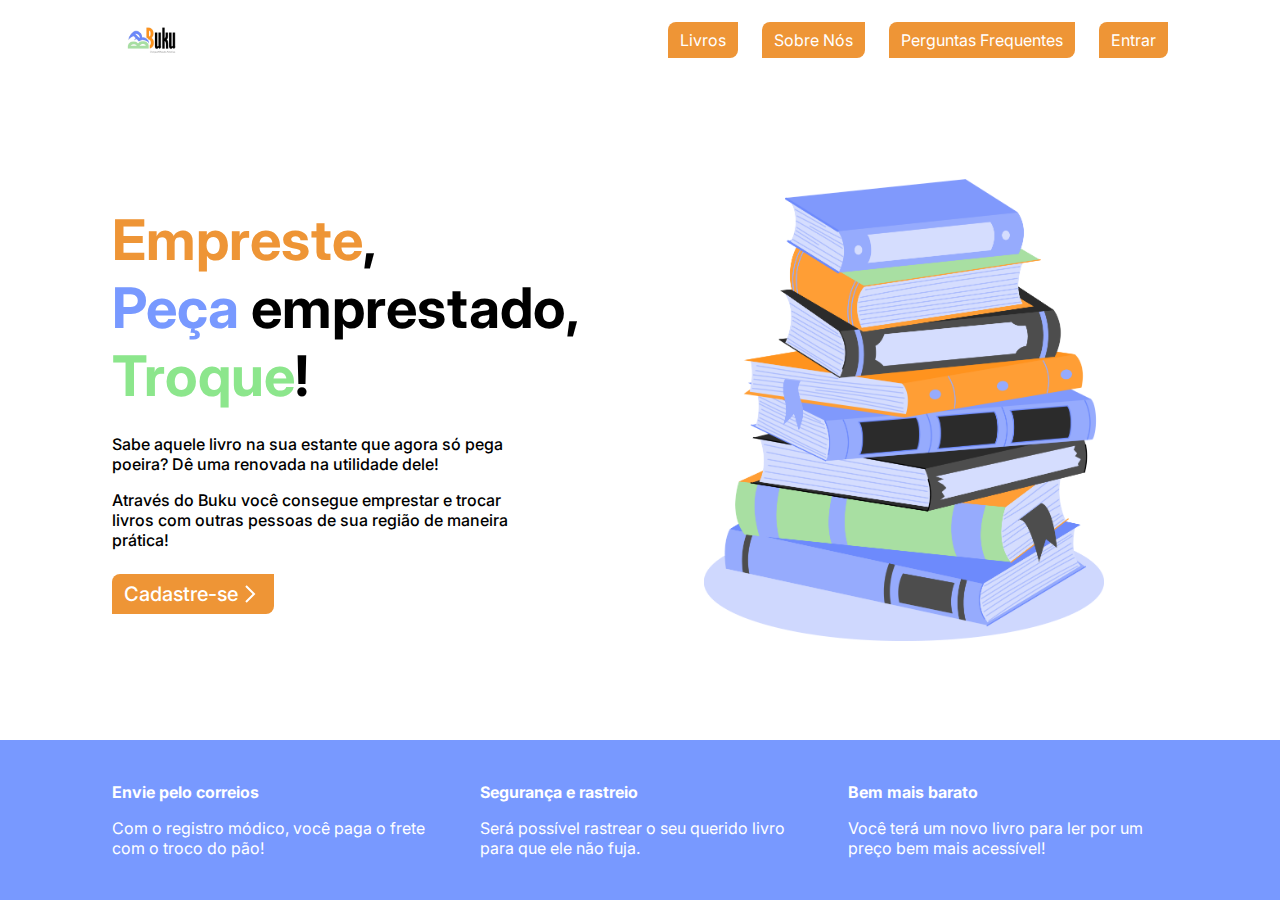
==== index.html @ 7b78176c "feat(landing page): create landing page" ====
<!DOCTYPE html>
<html lang="pt-BR">
  <head>
    <link rel="preconnect" href="https://fonts.googleapis.com" />
    <link rel="preconnect" href="https://fonts.gstatic.com" crossorigin />

    <meta charset="UTF-8" />
    <meta name="viewport" content="width=device-width, initial-scale=1.0" />
    <title>Buku.com</title>

    <link
      href="https://fonts.googleapis.com/css2?family=Inter:wght@100..900&display=swap"
      rel="stylesheet"
    />
    <link rel="stylesheet" href="./styles/reset.css" />
    <link rel="stylesheet" href="./styles/landing-page.css" />
  </head>
  <body>
    <header class="container">
      <div class="logo-container">
        <img src="./img/logo.png" alt="Logo da Buku" class="logo" />
      </div>

      <nav>
        <a href="#">Livros</a>
        <a href="#">Sobre Nós</a>
        <a href="#">Perguntas Frequentes</a>
        <a href="#">Entrar</a>
      </nav>
    </header>

    <main class="container">
      <div>
        <h1>
          <span class="text-orange">Empreste</span>, <br />
          <span class="text-blue">Peça</span> emprestado, <br />
          <span class="text-green">Troque</span>!
        </h1>

        <p>
          Sabe aquele livro na sua estante que agora só pega poeira? Dê uma
          renovada na utilidade dele!
        </p>

        <p>
          Através do Buku você consegue emprestar e trocar livros com outras
          pessoas de sua região de maneira prática!
        </p>

        <a href="#" class="button"
          >Cadastre-se
          <img
            class="arrow-right"
            src="./img/arrow-right.svg"
            alt="Desenho de uma seta apontando para a direita."
        /></a>
      </div>

      <img
        src="./img/books.png"
        alt="Desenho de livros de capas de cores azul, laranja, preto e verdes empilhados."
      />
    </main>

    <section class="info">
      <ul class="container">
        <li class="info-container">
          <!-- <img src="" alt="Desenho de um caminhão." /> -->
          <div>
            <h4>Envie pelo correios</h4>
            <p>Com o registro módico, você paga o frete com o troco do pão!</p>
          </div>
        </li>

        <li class="info-container">
          <!-- <img src="" alt="Desenho de uma caixa com um sinal de verificado." /> -->
          <div>
            <h4>Segurança e rastreio</h4>
            <p>
              Será possível rastrear o seu querido livro para que ele não fuja.
            </p>
          </div>
        </li>

        <li class="info-container">
          <!-- <img
            src=""
            alt="Desenho de cofrinho de formato de porco com uma moeda em cima."
          /> -->
          <div>
            <h4>Bem mais barato</h4>
            <p>
              Você terá um novo livro para ler por um preço bem mais acessível!
            </p>
          </div>
        </li>
      </ul>
    </section>
  </body>
</html>
---- styles/landing-page.css ----
.container {
  padding: 1.6rem 3.2rem;
  width: min(112rem, 100%);
  margin: 0 auto;
}

header {
  display: flex;
  justify-content: space-between;
  align-items: center;

  height: 8rem;
}

.logo {
  height: 8rem;
}

header nav {
  display: flex;
  gap: 2.4rem;
}

nav a,
.button {
  color: #ffffff;
  background-color: #ee9536;
  padding: 0.8rem 1.2rem;

  border-radius: 0.8rem 0 0.8rem 0;
  transition: filter 200ms ease-out;
}

nav a:hover {
  filter: brightness(1.2);
}

main.container {
  display: grid;
  grid-template-columns: repeat(2, 1fr);

  align-items: center;

  height: calc(100vh - 24rem);
}

main > div {
  max-width: 50rem;

  display: flex;
  flex-direction: column;
  row-gap: 1.6rem;
}

h1 {
  font-size: 5.6rem;
  margin-bottom: 0.8rem;
}

main p {
  font-size: 1.6rem;
  font-weight: 500;
  max-width: 40rem;
}

.text-orange {
  color: #ee9536;
}

.text-blue {
  color: #7899ff;
}

.text-green {
  color: #8ce68c;
}

.button {
  font-size: 2rem;
  font-weight: 500;
  width: fit-content;

  display: flex;
  align-items: center;

  margin-top: 0.8rem;
}

.arrow-right {
  width: 2.4rem;
  color: #ffffff;
}

main img {
  width: 40rem;
  align-self: center;
  justify-self: center;
}

section.info {
  background-color: #7899ff;
  height: 16rem;
}

.info .container {
  display: flex;
  justify-content: space-between;
  align-items: center;
  height: 100%;
}

.info-container {
  display: flex;
  max-width: 32rem;

  color: #ffffff;
}

.info-container h4 {
  margin-bottom: 1.6rem;
}
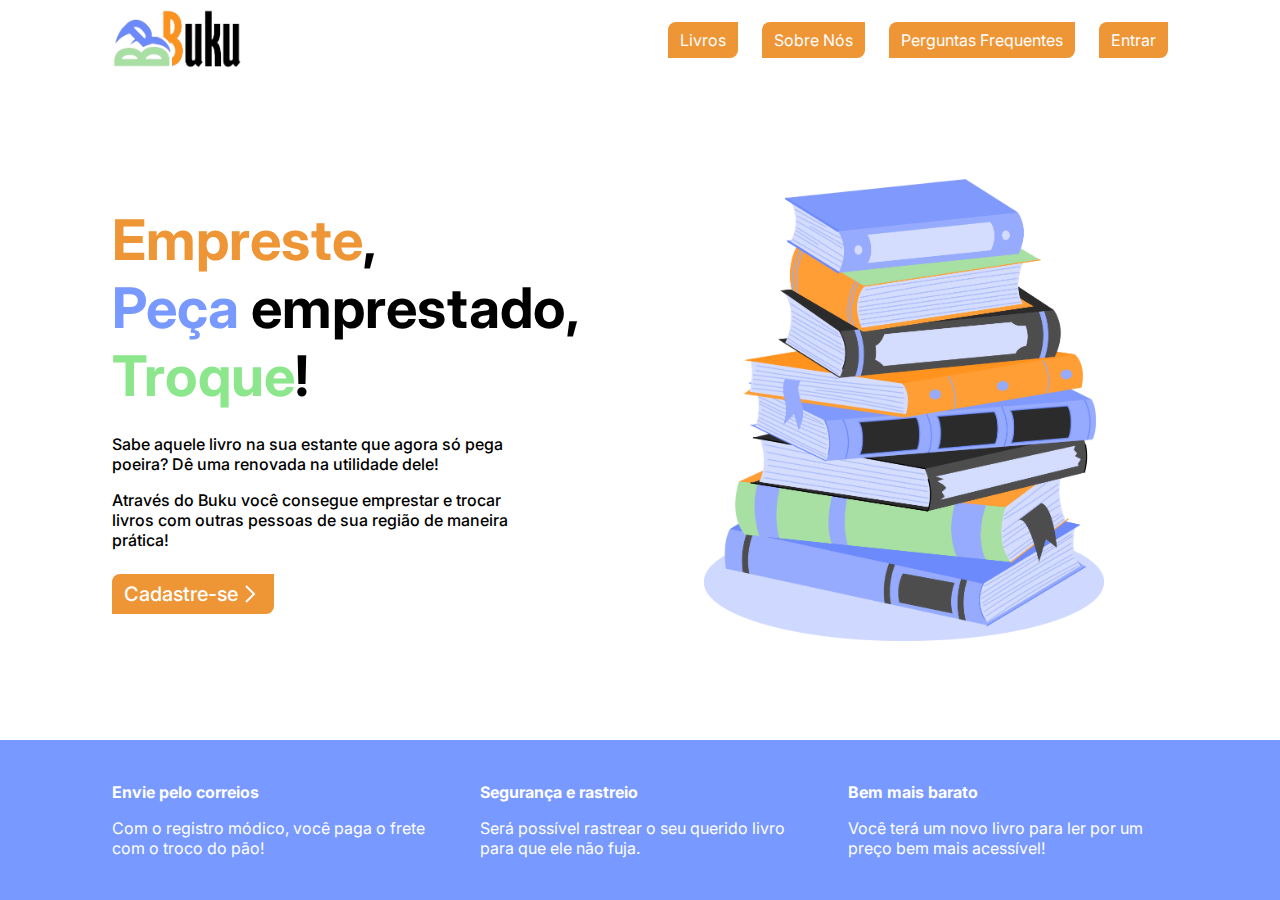
==== commit 94176f9e: "Correção do Logo" ====
--- a/index.html
+++ b/index.html
@@ -18,7 +18,7 @@
   <body>
     <header class="container">
       <div class="logo-container">
-        <img src="./img/logo.png" alt="Logo da Buku" class="logo" />
+        <img src="./img/logo.png" alt="Logo da Buku" class="logo" style="height: 60px; justify-content: center;"/>
       </div>
 
       <nav>
